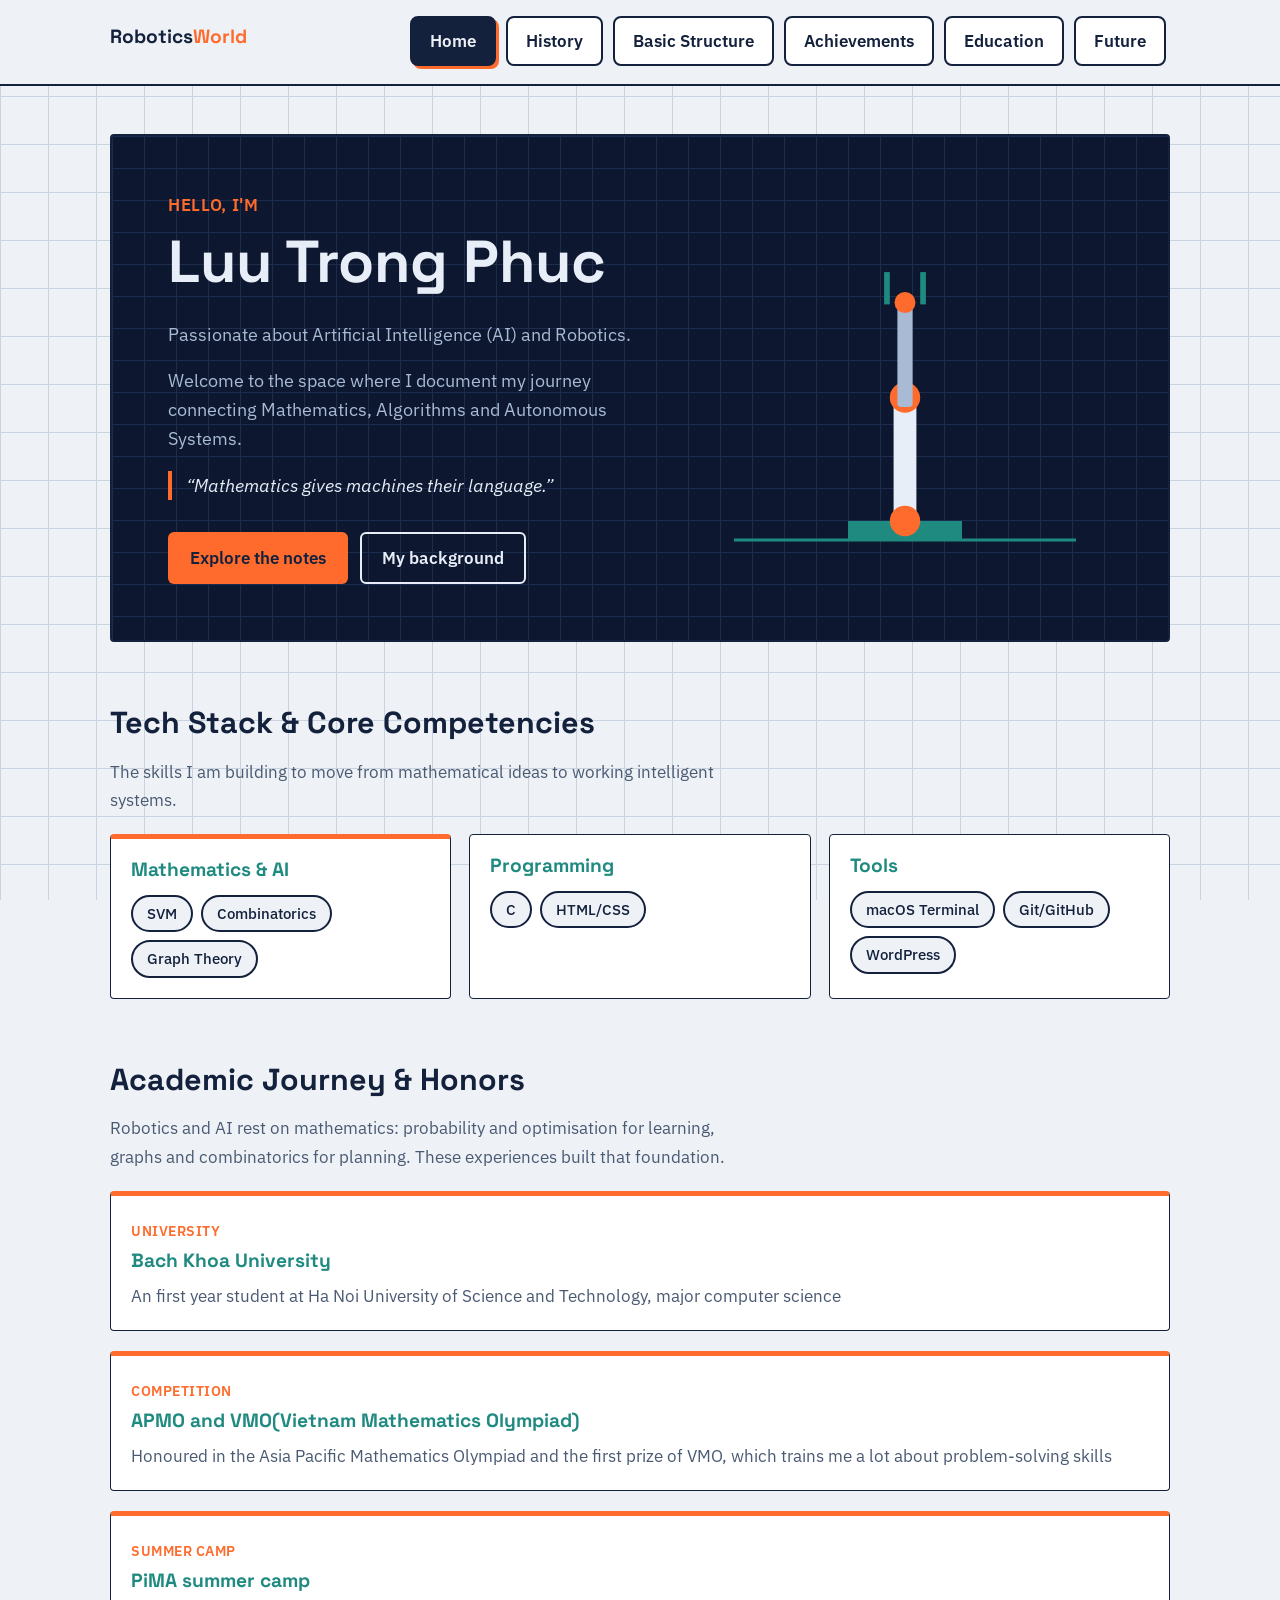
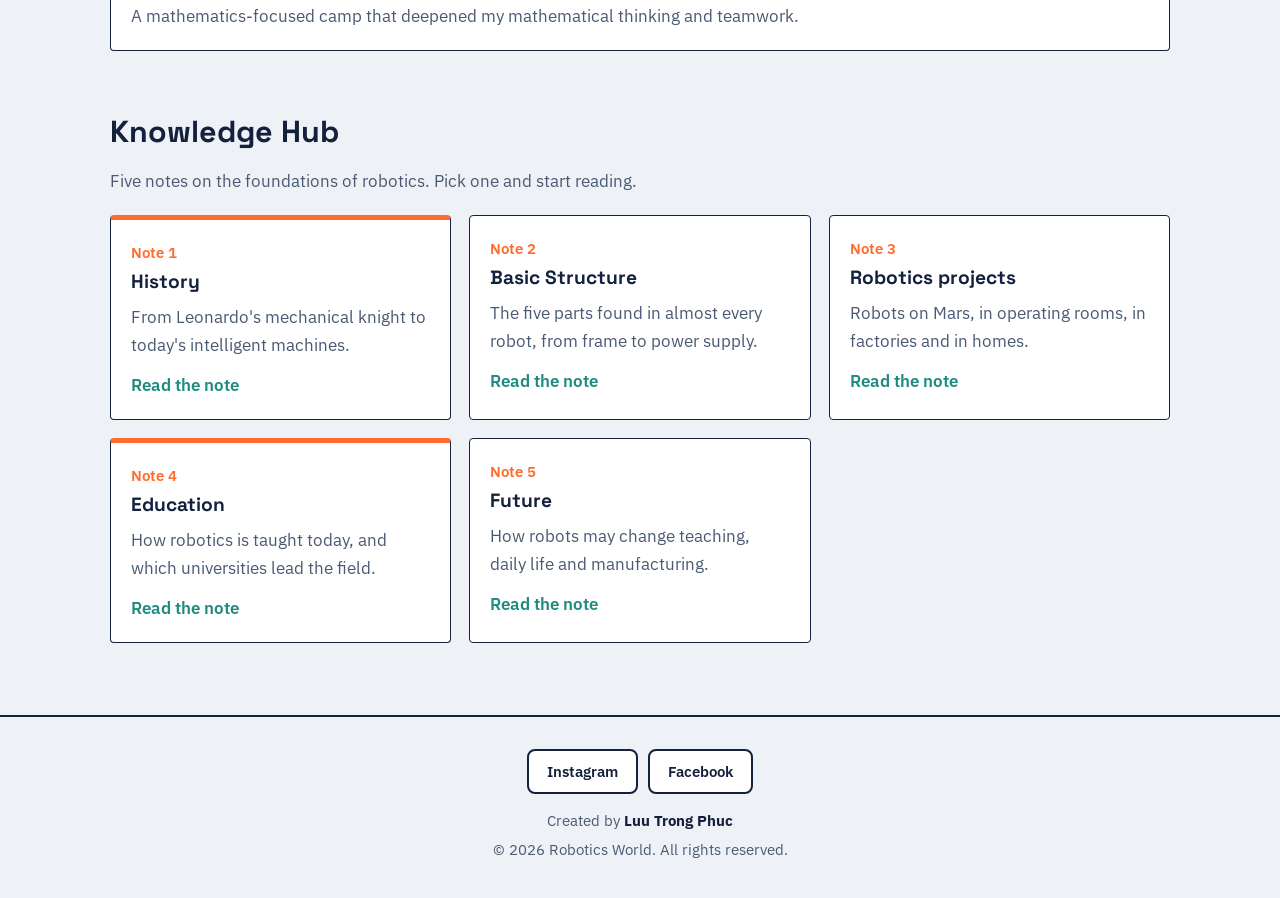
==== index.html @ c1ae9ef3 "Add files via upload" ====
<!DOCTYPE html>
<html lang="en">
<head>
<meta charset="UTF-8">
<meta name="viewport" content="width=device-width, initial-scale=1">
<title>Home | Robotics World</title>
<link rel="preconnect" href="https://fonts.googleapis.com">
<link rel="stylesheet" href="https://fonts.googleapis.com/css2?family=IBM+Plex+Sans:wght@400;500&family=Space+Grotesk:wght@500;700&display=swap">
<link rel="stylesheet" href="style.css">
</head>
<body>
<header><div class="bar">
<a class="logo" href="index.html">Robotics<b>World</b></a>
<nav aria-label="Main"><ul>
<li><a href="index.html" aria-current="page">Home</a></li>
<li><a href="history.html">History</a></li>
<li><a href="structure.html">Basic Structure</a></li>
<li><a href="achievements.html">Achievements</a></li>
<li><a href="education.html">Education</a></li>
<li><a href="future.html">Future</a></li>
</ul></nav></div></header>
<main>
<!-- ========== 1. HERO BANNER ========== -->
<section class="hero-dark">

  <div>

    <p class="eyebrow">Hello, I'm</p>

    <h1>Luu Trong Phuc</h1>

    <p>
      Passionate about Artificial Intelligence (AI) and Robotics.
    </p>

    <p>
      Welcome to the space where I document my journey connecting
      Mathematics, Algorithms and Autonomous Systems.
    </p>

    <!-- Câu châm ngôn: bạn có thể thay bằng câu của riêng mình -->
    <p class="motto">&ldquo;Mathematics gives machines their language.&rdquo;</p>

    <div class="cta-row">
      <a class="btn" href="#hub">Explore the notes</a>
      <a class="btn ghost" href="#journey">My background</a>
    </div>

  </div>

  <svg class="arm" viewBox="0 0 400 360" role="img"
       aria-label="Animated illustration of an industrial robot arm">
    <line x1="20" y1="340" x2="380" y2="340" stroke="#1f8a80" stroke-width="3"/>
    <rect x="140" y="320" width="120" height="20" fill="#1f8a80"/>
    <g class="l1">
      <rect x="188" y="190" width="24" height="140" rx="4" fill="#e8eef8"/>
      <circle cx="200" cy="190" r="16" fill="#ff6b2c"/>
      <g class="l2">
        <rect x="192" y="90" width="16" height="110" rx="4" fill="#a9bad4"/>
        <circle cx="200" cy="90" r="11" fill="#ff6b2c"/>
        <g class="grip">
          <rect x="178" y="58" width="6" height="34" fill="#1f8a80"/>
          <rect x="216" y="58" width="6" height="34" fill="#1f8a80"/>
        </g>
      </g>
    </g>
    <circle cx="200" cy="320" r="16" fill="#ff6b2c"/>
  </svg>

</section>


<!-- ========== 2. TECH STACK & CORE COMPETENCIES ========== -->
<section class="home-section" id="skills">

  <h2>Tech Stack &amp; Core Competencies</h2>

  <p class="lead">
    The skills I am building to move from mathematical ideas to working
    intelligent systems.
  </p>

  <div class="grid">

    <div class="card">
      <h3>Mathematics &amp; AI</h3>
      <ul class="tags">
        <li>SVM</li>
        <li>Combinatorics</li>
        <li>Graph Theory</li>
      </ul>
    </div>

    <div class="card">
      <h3>Programming</h3>
      <ul class="tags">
        <li>C</li>
        <li>HTML/CSS</li>
      </ul>
    </div>

    <div class="card">
      <h3>Tools</h3>
      <ul class="tags">
        <li>macOS Terminal</li>
        <li>Git/GitHub</li>
        <li>WordPress</li>
      </ul>
    </div>

  </div>

</section>


<!-- ========== 3. ACADEMIC JOURNEY & HONORS ========== -->
<section class="home-section" id="journey">

  <h2>Academic Journey &amp; Honors</h2>

  <p class="lead">
    Robotics and AI rest on mathematics: probability and optimisation for
    learning, graphs and combinatorics for planning. These experiences built
    that foundation.
  </p>

  <div class="grid">

    <div class="card">
      <span class="badge">University</span>
      <h3>Bach Khoa University</h3>
      <p>
        An first year student at Ha Noi University of Science and Technology, major computer science
      </p>
    </div>
  </div>
  <div class="grid">
    <div class="card">
      <span class="badge">Competition</span>
      <h3>APMO and VMO(Vietnam Mathematics Olympiad)</h3>
      <!-- Bạn có thể thêm năm và loại giải vào đây -->
      <p>
        Honoured in the Asia Pacific Mathematics Olympiad and the first prize of VMO, which trains me a lot about problem-solving skills
      </p>
    </div>
  </div>
  <div class="grid">
    <div class="card">
      <span class="badge">Summer camp</span>
      <h3>PiMA summer camp</h3>
      <p>
        A mathematics-focused camp that deepened my mathematical thinking
        and teamwork.
      </p>
    </div>
  </div>

</section>


<!-- ========== 4. KNOWLEDGE HUB ========== -->
<section class="home-section" id="hub">

  <h2>Knowledge Hub</h2>

  <p class="lead">
    Five notes on the foundations of robotics. Pick one and start reading.
  </p>

  <div class="grid">

    <a class="card path" href="history.html">
      <span class="who">Note 1</span>
      <h3>History</h3>
      <p>From Leonardo's mechanical knight to today's intelligent machines.</p>
      <span class="go">Read the note</span>
    </a>

    <a class="card path" href="structure.html">
      <span class="who">Note 2</span>
      <h3>Basic Structure</h3>
      <p>The five parts found in almost every robot, from frame to power supply.</p>
      <span class="go">Read the note</span>
    </a>

    <!-- Nếu file thành tựu của bạn có tên khác, hãy sửa href ở đây -->
    <a class="card path" href="Realroboticsprojects.html">
      <span class="who">Note 3</span>
      <h3>Robotics projects</h3>
      <p>Robots on Mars, in operating rooms, in factories and in homes.</p>
      <span class="go">Read the note</span>
    </a>

    <a class="card path" href="education.html">
      <span class="who">Note 4</span>
      <h3>Education</h3>
      <p>How robotics is taught today, and which universities lead the field.</p>
      <span class="go">Read the note</span>
    </a>

    <a class="card path" href="future.html">
      <span class="who">Note 5</span>
      <h3>Future</h3>
      <p>How robots may change teaching, daily life and manufacturing.</p>
      <span class="go">Read the note</span>
    </a>

  </div>

</section>

</main>
<footer>
<!-- Replace each href="#" below with your own profile link -->
<ul class="social">
<li><a href="#" aria-label="Instagram">Instagram</a></li>
<li><a href="#" aria-label="Facebook">Facebook</a></li>
</ul>
<p>Created by <strong>Luu Trong Phuc</strong></p>
<p>&copy; 2026 Robotics World. All rights reserved.</p>
</footer>
</body>
</html>
---- style.css ----
:root {
  --paper: #eef2f6;
  --ink: #14213d;
  --muted: #4a5a73;
  --line: #c9d3e0;
  --accent: #ff6b2c;
  --teal: #1f8a80;
  --card: #fff;
}

@media (prefers-color-scheme: dark) {
  :root {
    --paper: #0f1726;
    --ink: #e8eef8;
    --muted: #9fb0c8;
    --line: #26354d;
    --card: #16223a;
  }
}

* {
  box-sizing: border-box;
}

html {
  scroll-behavior: smooth;
}

body {
  margin: 0;
  background: var(--paper);
  color: var(--ink);
  font: 17px/1.65 "IBM Plex Sans", system-ui, sans-serif;

  background-image:
    linear-gradient(var(--line) 1px, transparent 1px),
    linear-gradient(90deg, var(--line) 1px, transparent 1px);

  background-size: 48px 48px;
  background-attachment: fixed;
}

h1,
h2,
h3,
.logo {
  font-family: "Space Grotesk", "IBM Plex Sans", sans-serif;
  line-height: 1.15;
  margin: 0 0 0.5em;
}

/* Cỡ h1 chung cho toàn bộ các trang.
   Muốn to hoặc nhỏ hơn thì chỉ cần sửa ở đây. */
h1 {
  font-size: clamp(2rem, 4.5vw, 2.8rem);
}


/* =========================
   HEADER
   ========================= */

header {
  position: sticky;
  top: 0;
  z-index: 10;

  background: var(--paper);
  border-bottom: 2px solid var(--ink);
}

.bar {
  max-width: 1100px;
  margin: auto;

  padding: 12px 20px;

  display: flex;
  align-items: center;
  justify-content: space-between;

  gap: 16px;
}

.logo {
  font-weight: 700;
  font-size: 1.2rem;

  color: var(--ink);
  text-decoration: none;

  white-space: nowrap;
}

.logo b {
  color: var(--accent);
}


/* =========================
   NAVIGATION
   ========================= */

nav ul {
  display: flex;
  flex-wrap: nowrap;
  gap: 10px;

  list-style: none;
  margin: 0;
  padding: 4px 4px 6px;

  overflow-x: auto;
}

nav li {
  flex: 0 0 auto;
}

nav a {
  display: block;

  padding: 9px 18px;

  color: var(--ink);
  background: var(--card);

  border: 2px solid var(--ink);
  border-radius: 8px;

  text-decoration: none;
  font-weight: 600;

  white-space: nowrap;

  transition:
    transform 0.12s,
    box-shadow 0.12s,
    background 0.12s;
}

nav a:hover {
  background: var(--accent);
  color: #14213d;

  transform: translate(-2px, -2px);

  box-shadow: 3px 3px 0 var(--ink);
}

nav a[aria-current="page"] {
  background: var(--ink);
  color: var(--paper);

  box-shadow: 3px 3px 0 var(--accent);
}

a:focus-visible {
  outline: 3px solid var(--accent);
  outline-offset: 2px;
}


/* =========================
   MAIN
   ========================= */

main {
  max-width: 1100px;
  margin: auto;

  padding: 48px 20px 72px;
}

.hero {
  padding: 40px 0 24px;
}

.hero h1 {
  font-size: clamp(2.4rem, 7vw, 4.8rem);
  max-width: 14ch;
}

.hero p {
  max-width: 56ch;

  color: var(--muted);

  font-size: 1.15rem;
}

.btn {
  display: inline-block;

  background: var(--accent);
  color: #14213d;

  font-weight: 600;

  padding: 12px 22px;

  border-radius: 6px;
  text-decoration: none;

  margin-top: 12px;
}

.btn:hover {
  filter: brightness(1.08);
}

h2 {
  font-size: 1.9rem;
  margin-top: 1.6em;
}

.lead {
  color: var(--muted);
  max-width: 62ch;
}


/* =========================
   OLD GRID / CARD
   Giữ lại cho các trang khác
   ========================= */

.grid {
  display: grid;

  grid-template-columns:
    repeat(auto-fit, minmax(260px, 1fr));

  gap: 18px;

  margin-top: 20px;
}

.card {
  background: var(--card);

  border: 1.5px solid var(--ink);
  border-radius: 4px;

  padding: 20px;

  position: relative;
}

.card h3 {
  font-size: 1.2rem;
  color: var(--teal);
}

.card p {
  margin: 0;
  color: var(--muted);
}

.card:nth-child(3n+1) {
  border-top: 5px solid var(--accent);
}

a.card {
  color: inherit;
  text-decoration: none;
  display: block;
}

a.card:hover {
  transform: translate(-2px, -2px);
  box-shadow: 4px 4px 0 var(--ink);
}


/* =========================
   TIMELINE
   ========================= */

.timeline {
  list-style: none;

  margin: 28px 0 0;
  padding: 0 0 0 28px;

  border-left: 3px solid var(--ink);
}

.timeline li {
  position: relative;

  margin-bottom: 26px;

  background: var(--card);

  border: 1.5px solid var(--line);
  padding: 16px 20px;

  border-radius: 4px;
}

.timeline li::before {
  content: "";

  position: absolute;

  left: -38px;
  top: 20px;

  width: 15px;
  height: 15px;

  background: var(--accent);

  border: 3px solid var(--ink);

  border-radius: 50%;
}

.year {
  font-family: "Space Grotesk", sans-serif;

  font-weight: 700;
  font-size: 1.5rem;

  color: var(--accent);
}

.timeline h3 {
  margin: 0 0 0.2em;
  font-size: 1.15rem;
}

.timeline p {
  margin: 0;
  color: var(--muted);
}

.stat {
  font-family: "Space Grotesk", sans-serif;

  font-size: 2.4rem;
  font-weight: 700;

  color: var(--accent);

  display: block;
}


/* =========================
   HOME PAGE
   ========================= */

.hero-dark {
  display: grid;

  grid-template-columns: 1.1fr 0.9fr;

  gap: 24px;

  align-items: center;

  background: #0d1830;
  color: #e8eef8;

  border: 2px solid var(--ink);
  border-radius: 4px;

  padding: clamp(24px, 5vw, 56px);

  margin-bottom: 12px;

  overflow: hidden;

  background-image:
    linear-gradient(#1c2c4d 1px, transparent 1px),
    linear-gradient(90deg, #1c2c4d 1px, transparent 1px);

  background-size: 32px 32px;
}

.hero-dark h1 {
  font-size: clamp(2.1rem, 5.2vw, 3.7rem);

  max-width: 15ch;

  margin-bottom: 0.4em;
}

.hero-dark p {
  color: #a9bad4;

  max-width: 50ch;

  font-size: 1.1rem;
}

.cta-row {
  display: flex;
  flex-wrap: wrap;

  gap: 12px;

  margin-top: 20px;
}

.btn.ghost {
  background: transparent;

  color: #e8eef8;

  border: 2px solid #e8eef8;

  padding: 10px 20px;
}

.btn.ghost:hover {
  background: #e8eef8;
  color: #0d1830;
}

.arm {
  width: 100%;
  max-width: 380px;

  justify-self: center;
}

.arm .l1 {
  transform-origin: 200px 320px;

  animation:
    swing1 5s ease-in-out infinite alternate;
}

.arm .l2 {
  transform-origin: 200px 190px;

  animation:
    swing2 5s ease-in-out infinite alternate;
}

.arm .grip {
  transform-origin: 200px 90px;

  animation:
    grip 2.5s ease-in-out infinite alternate;
}

@keyframes swing1 {
  from {
    transform: rotate(-14deg);
  }

  to {
    transform: rotate(14deg);
  }
}

@keyframes swing2 {
  from {
    transform: rotate(28deg);
  }

  to {
    transform: rotate(-28deg);
  }
}

@keyframes grip {
  from {
    transform: scaleX(1);
  }

  to {
    transform: scaleX(0.55);
  }
}

@media (prefers-reduced-motion: reduce) {
  .arm * {
    animation: none !important;
  }
}

.path h3 {
  color: var(--ink);
}

.path .who {
  color: var(--accent);

  font-weight: 600;
  font-size: 0.95rem;

  margin-bottom: 6px;

  display: block;
}

.path .go {
  display: inline-block;

  margin-top: 12px;

  font-weight: 600;

  color: var(--teal);
}

.focus {
  display: grid;

  grid-template-columns: repeat(3, 1fr);

  gap: 0;

  margin-top: 20px;

  border: 2px solid var(--ink);

  background: var(--card);
}

.focus div {
  padding: 22px;

  border-right: 2px solid var(--ink);
}

.focus div:last-child {
  border-right: 0;
}

.focus h3 {
  color: var(--accent);

  font-size: 1.6rem;

  margin: 0 0 0.2em;
}

.focus p {
  margin: 0;

  color: var(--muted);
}

@media (max-width: 800px) {
  .hero-dark {
    grid-template-columns: 1fr;
  }

  .focus {
    grid-template-columns: 1fr;
  }

  .focus div {
    border-right: 0;
    border-bottom: 2px solid var(--ink);
  }

  .focus div:last-child {
    border-bottom: 0;
  }
}


/* =========================
   SOURCES & FOOTER
   ========================= */

.sources {
  margin-top: 56px;

  padding: 20px 24px;

  background: var(--card);

  border: 1.5px solid var(--line);

  border-left: 5px solid var(--teal);

  border-radius: 4px;
}

.sources h2 {
  font-size: 1.2rem;
  margin: 0 0 0.5em;
}

.sources ul {
  margin: 0;

  padding-left: 20px;

  color: var(--muted);
}

.sources a {
  color: var(--teal);

  text-underline-offset: 3px;
}

.sources a:hover {
  color: var(--accent);
}

footer {
  border-top: 2px solid var(--ink);

  text-align: center;

  padding: 32px 20px;

  color: var(--muted);

  font-size: 0.95rem;
}

.social {
  display: flex;

  justify-content: center;

  gap: 10px;

  margin: 0 0 14px;

  padding: 0;

  list-style: none;
}

.social a {
  display: block;

  padding: 8px 18px;

  color: var(--ink);

  background: var(--card);

  border: 2px solid var(--ink);

  border-radius: 8px;

  text-decoration: none;

  font-weight: 600;
}

.social a:hover {
  background: var(--accent);
  color: #14213d;
}

footer p {
  margin: 4px 0;
}

footer strong {
  color: var(--ink);
}


/* =========================
   TIMELINE IMAGE + LINK
   ========================= */

.tl-img {
  margin: 14px 0 0;
}

.tl-img img {
  display: block;

  width: 100%;

  max-width: 520px;

  height: auto;

  border: 2px solid var(--ink);

  border-radius: 4px;

  background: var(--line);
}

.tl-img figcaption {
  margin-top: 6px;

  font-size: 0.9rem;

  color: var(--muted);
}

.tl-img figcaption a {
  color: var(--teal);
}

.tl-link {
  display: inline-block;

  margin-top: 12px;

  padding: 8px 16px;

  font-weight: 600;

  color: var(--ink);

  background: var(--card);

  border: 2px solid var(--ink);

  border-radius: 8px;

  text-decoration: none;
}

.tl-link:hover {
  background: var(--accent);
  color: #14213d;
}


/* =========================
   TIMELINE IMAGE LEFT
   ========================= */

.tl-row {
  display: flex;

  gap: 24px;

  align-items: flex-start;

  margin-top: 14px;
}

.tl-row .tl-img {
  flex: 0 0 42%;

  max-width: 42%;

  margin: 0;
}

.tl-side {
  flex: 1;

  min-width: 0;
}

.tl-side h4 {
  margin: 0 0 0.4em;

  font-family:
    "Space Grotesk",
    "IBM Plex Sans",
    sans-serif;

  font-size: 1.05rem;

  color: var(--teal);
}

.tl-side ul {
  margin: 0 0 4px;

  padding-left: 20px;

  color: var(--muted);
}

.tl-side li {
  margin-bottom: 4px;
}


/* =========================
   MOBILE
   ========================= */

@media (max-width: 700px) {

  .bar {
    flex-direction: column;

    align-items: flex-start;

    gap: 6px;
  }

  nav {
    width: 100%;
  }

  .tl-row {
    flex-direction: column;
  }

  .tl-row .tl-img {
    flex-basis: auto;

    max-width: 100%;
  }
}


/* =========================
   STRUCTURE PAGE
   ========================= */


/* Phần mở đầu: h1 dùng cỡ chung ở đầu file */

.structure-intro {
  max-width: 800px;
}

.structure-intro h1 {
  margin-bottom: 20px;
}


/* Tiêu đề cấp 2: Overview và 5 bộ phận cùng một cỡ */

.structure-intro h2,
.part h2 {
  font-size: 1.9rem;
}

.part h2 small {
  font-family: "IBM Plex Sans", sans-serif;
  font-size: 1.1rem;
  font-weight: 500;
  color: var(--muted);
}


/* Chữ nội dung: cùng cỡ, cùng giãn dòng */

.structure-intro .lead,
.role,
.desc p {
  font-size: 1.1rem;
  line-height: 1.7;
}

.structure-intro .lead,
.desc p {
  color: var(--muted);
}

.role {
  margin: 0 0 12px;
  font-weight: 600;
  color: var(--ink);
}

.desc {
  padding: 14px 16px;
  border: 2px dashed var(--line);
  border-radius: 4px;
}

.desc p {
  margin: 0;
}


/* Các nút chip */

.chips {
  display: flex;
  flex-wrap: wrap;
  gap: 10px;

  margin: 20px 0 0;
  padding: 0;

  list-style: none;
}

.chips a {
  display: block;
  padding: 8px 16px;

  font-weight: 600;
  color: var(--ink);
  text-decoration: none;

  background: var(--card);
  border: 2px solid var(--ink);
  border-radius: 8px;
}

.chips a:hover {
  background: var(--accent);
  color: #14213d;
}


/* Khung từng bộ phận */

.part {
  margin-top: 24px;
  padding: 24px;

  background: var(--card);
  border: 1.5px solid var(--ink);
  border-radius: 4px;

  scroll-margin-top: 90px;
}

.part h2 {
  display: flex;
  flex-wrap: wrap;
  align-items: center;
  gap: 12px;

  margin: 0 0 0.3em;
}

.num {
  display: inline-grid;
  place-items: center;

  width: 36px;
  height: 36px;

  font-size: 1.1rem;
  color: #14213d;

  background: var(--accent);
  border: 2px solid var(--ink);
  border-radius: 50%;
}


/* =========================
   ACHIEVEMENTS PAGE
   ========================= */

.achievement-intro {
  max-width: 800px;

  padding: 20px 0 35px;
}

/* h1 dùng cỡ chung ở đầu file */
.achievement-intro h1 {
  margin-bottom: 20px;
}

.achievement-intro p {
  color: var(--muted);

  max-width: 800px;
}


/* Each achievement */

.achievement {
  padding: 55px 0;

  border-top: 2px solid var(--line);
}

.achievement h2 {
  margin: 0 0 20px;

  font-size: 1.9rem;

  color: var(--ink);
}

.achievement-description {
  max-width: 800px;

  margin: 0 0 28px;

  font-size: 1.1rem;

  line-height: 1.7;

  color: var(--muted);
}


/* Achievement image */

.achievement img {
  display: block;

  width: 100%;

  max-width: 850px;

  height: auto;

  margin: 0 0 22px;

  border: 2px solid var(--ink);

  border-radius: 4px;

  background: var(--line);
}


/* Abstract */

.abstract {
  max-width: 800px;

  margin: 0;

  color: var(--muted);

  font-size: 1.05rem;

  line-height: 1.7;
}

.abstract strong {
  color: var(--ink);

  font-weight: 700;
}


/* =========================
   ACHIEVEMENTS MOBILE
   ========================= */

@media (max-width: 700px) {

  .achievement-intro {
    padding: 10px 0 25px;
  }

  .achievement {
    padding: 40px 0;
  }

  .achievement-description {
    font-size: 1rem;
  }

  .achievement img {
    max-height: 40vh;

    object-fit: cover;
  }

  .abstract {
    font-size: 1rem;
  }
}


/* =========================
   EDUCATION PAGE
   ========================= */

/* Danh sách ý chính trong từng mục */

.edu-list {
  max-width: 800px;

  margin: 22px 0 0;
  padding-left: 22px;

  font-size: 1.05rem;
  line-height: 1.7;

  color: var(--muted);
}

.edu-list li {
  margin-bottom: 8px;
}

.edu-list strong {
  color: var(--ink);
}


/* Từng trường đại học: không khung, ngăn cách bằng khoảng trống */

.university {
  margin-top: 44px;
}

.university h3 {
  margin: 0 0 14px;

  font-size: 1.4rem;
  color: var(--teal);
}

.university img {
  max-width: 600px;
}


/* =========================
   LINK TRONG ĐOẠN VĂN
   ========================= */

.achievement-description a,
.abstract a {
  color: var(--teal);

  text-underline-offset: 3px;
}

.achievement-description a:hover,
.abstract a:hover {
  color: var(--accent);
}

/* Đoạn văn nối tiếp nhau cách nhau một khoảng */
.abstract-next {
  margin-top: 18px;
}


/* =========================
   HOME: PORTFOLIO SECTIONS
   ========================= */

/* Chữ nhỏ phía trên tên */

.hero-dark .eyebrow {
  margin: 0 0 8px;

  color: var(--accent);

  font-weight: 600;
  font-size: 1.05rem;
  letter-spacing: 0.04em;
  text-transform: uppercase;
}

/* Câu châm ngôn */

.hero-dark .motto {
  margin: 18px 0 0;
  padding-left: 14px;

  color: #e8eef8;
  font-style: italic;

  border-left: 4px solid var(--accent);
}


/* Khoảng cách giữa các mục của trang chủ */

.home-section {
  margin-top: 64px;

  scroll-margin-top: 90px;
}

.home-section h2 {
  margin-top: 0;
}


/* Nhãn kỹ năng dạng viên thuốc */

.tags {
  display: flex;
  flex-wrap: wrap;
  gap: 8px;

  margin: 14px 0 0;
  padding: 0;

  list-style: none;
}

.tags li {
  padding: 4px 14px;

  font-size: 0.95rem;
  font-weight: 500;
  color: var(--ink);

  background: var(--paper);
  border: 2px solid var(--ink);
  border-radius: 999px;
}


/* Nhãn nhỏ phía trên tiêu đề thẻ */

.badge {
  display: inline-block;

  margin-bottom: 8px;

  font-size: 0.85rem;
  font-weight: 600;
  letter-spacing: 0.04em;
  text-transform: uppercase;

  color: var(--accent);
}
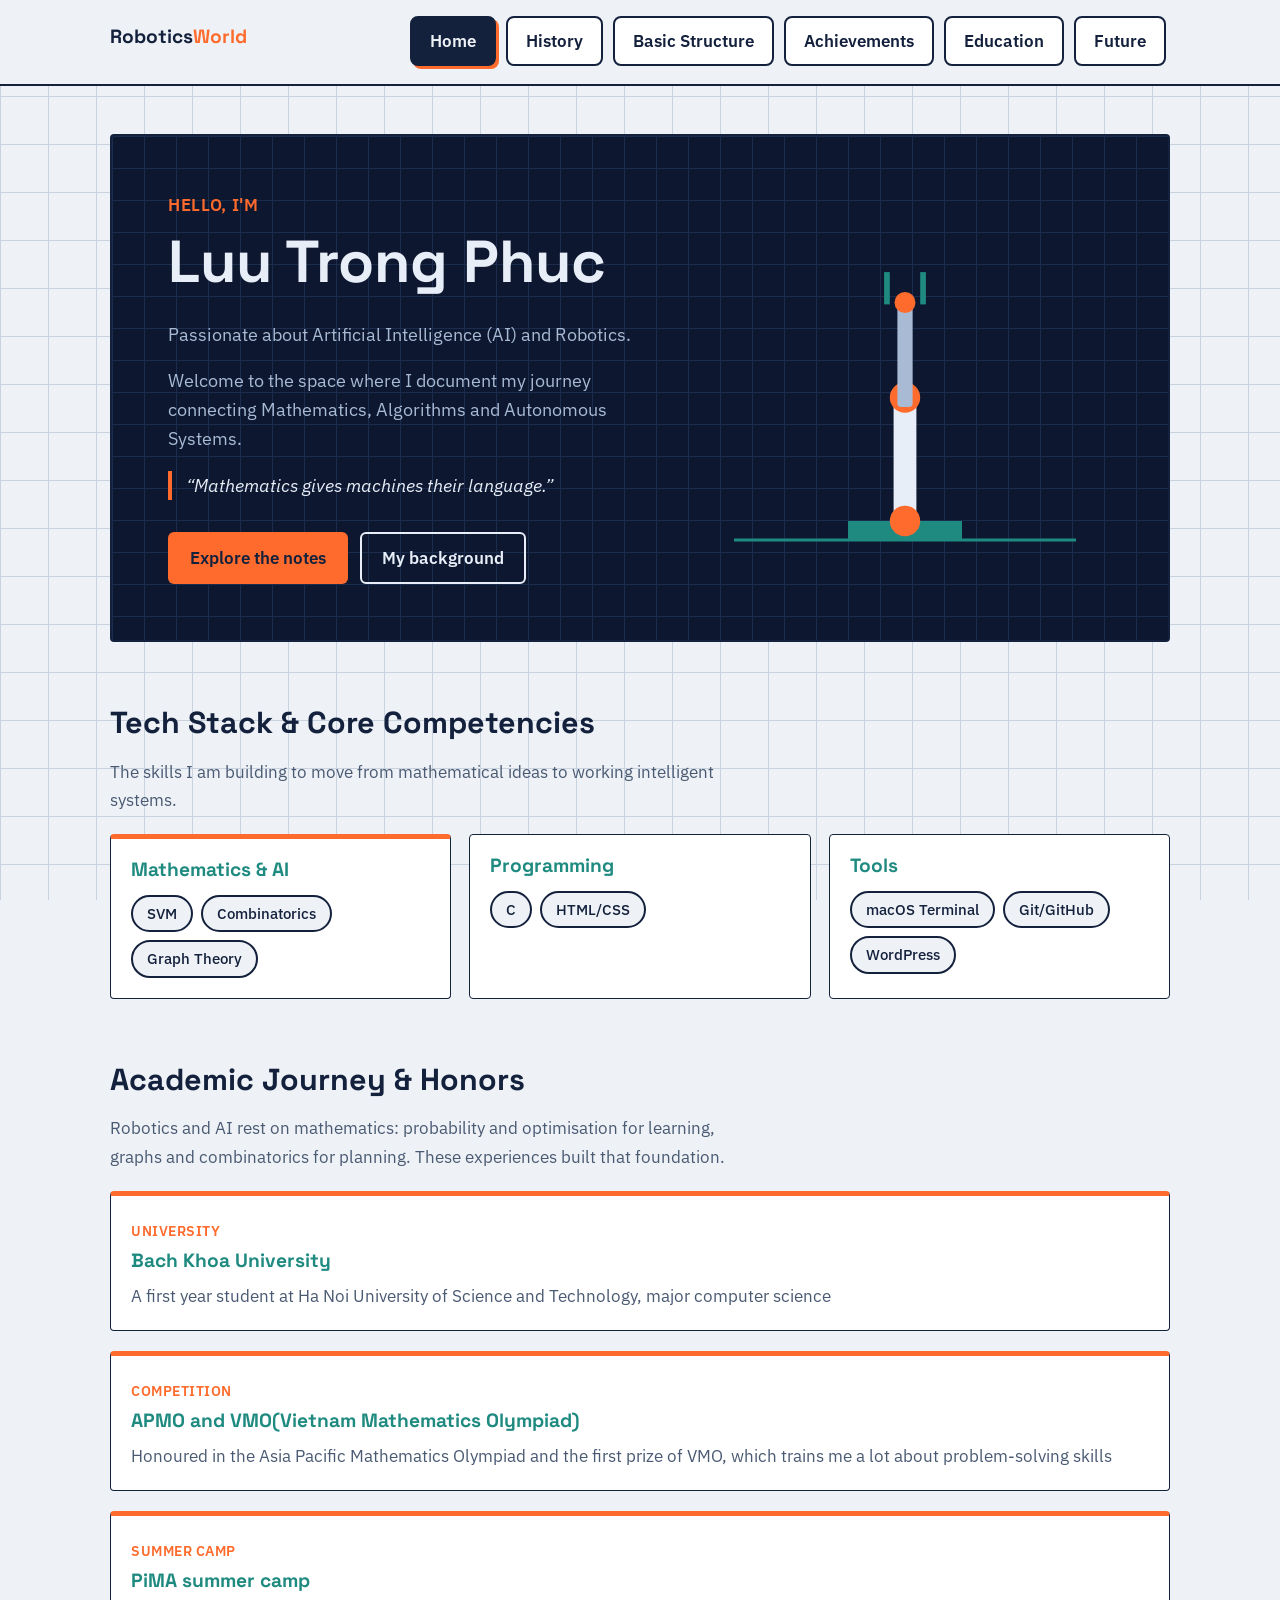
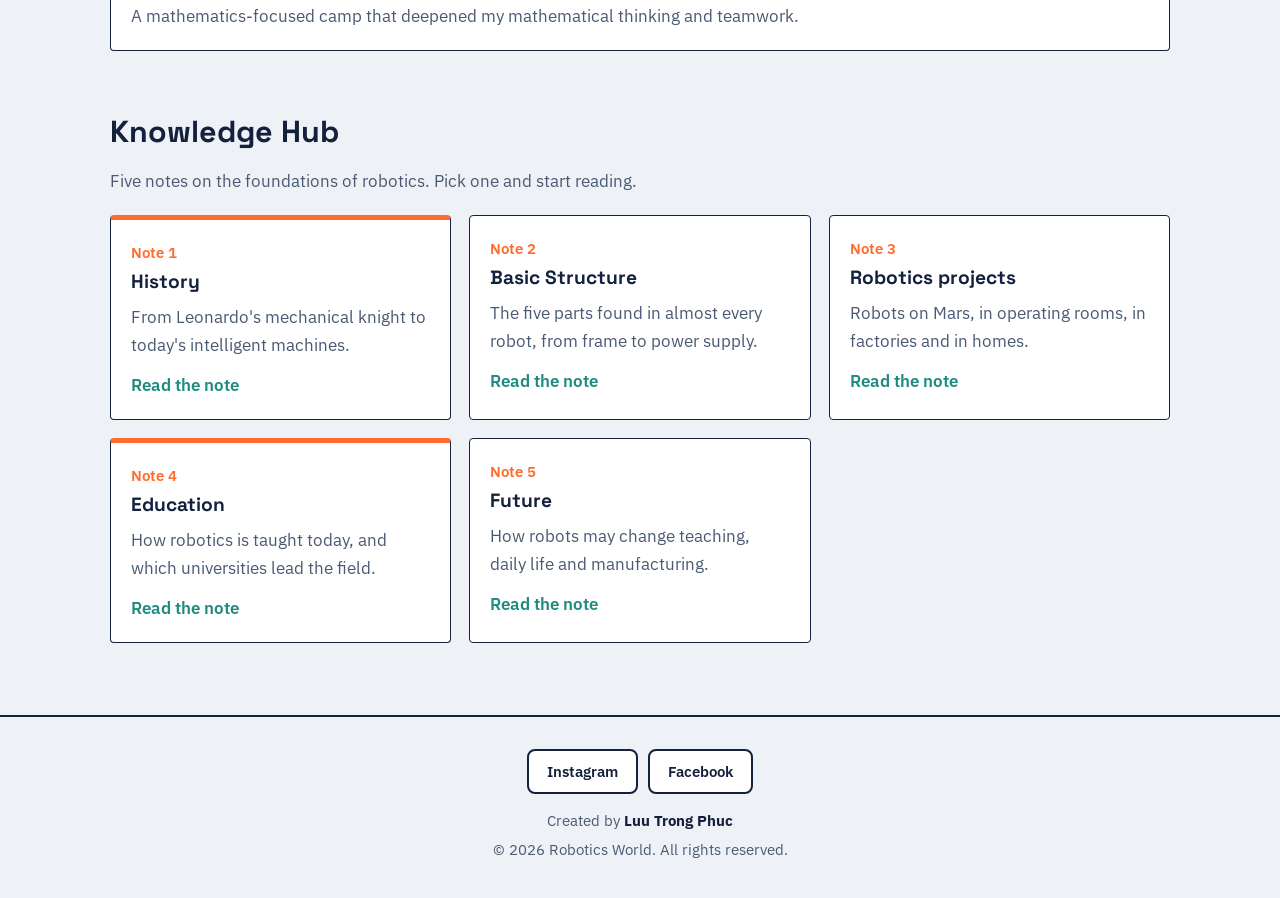
==== commit 8e18e096: "Update index.html" ====
--- a/index.html
+++ b/index.html
@@ -130,7 +130,7 @@
       <span class="badge">University</span>
       <h3>Bach Khoa University</h3>
       <p>
-        An first year student at Ha Noi University of Science and Technology, major computer science
+        A first year student at Ha Noi University of Science and Technology, major computer science
       </p>
     </div>
   </div>
@@ -220,4 +220,4 @@
 <p>&copy; 2026 Robotics World. All rights reserved.</p>
 </footer>
 </body>
-</html>+</html>
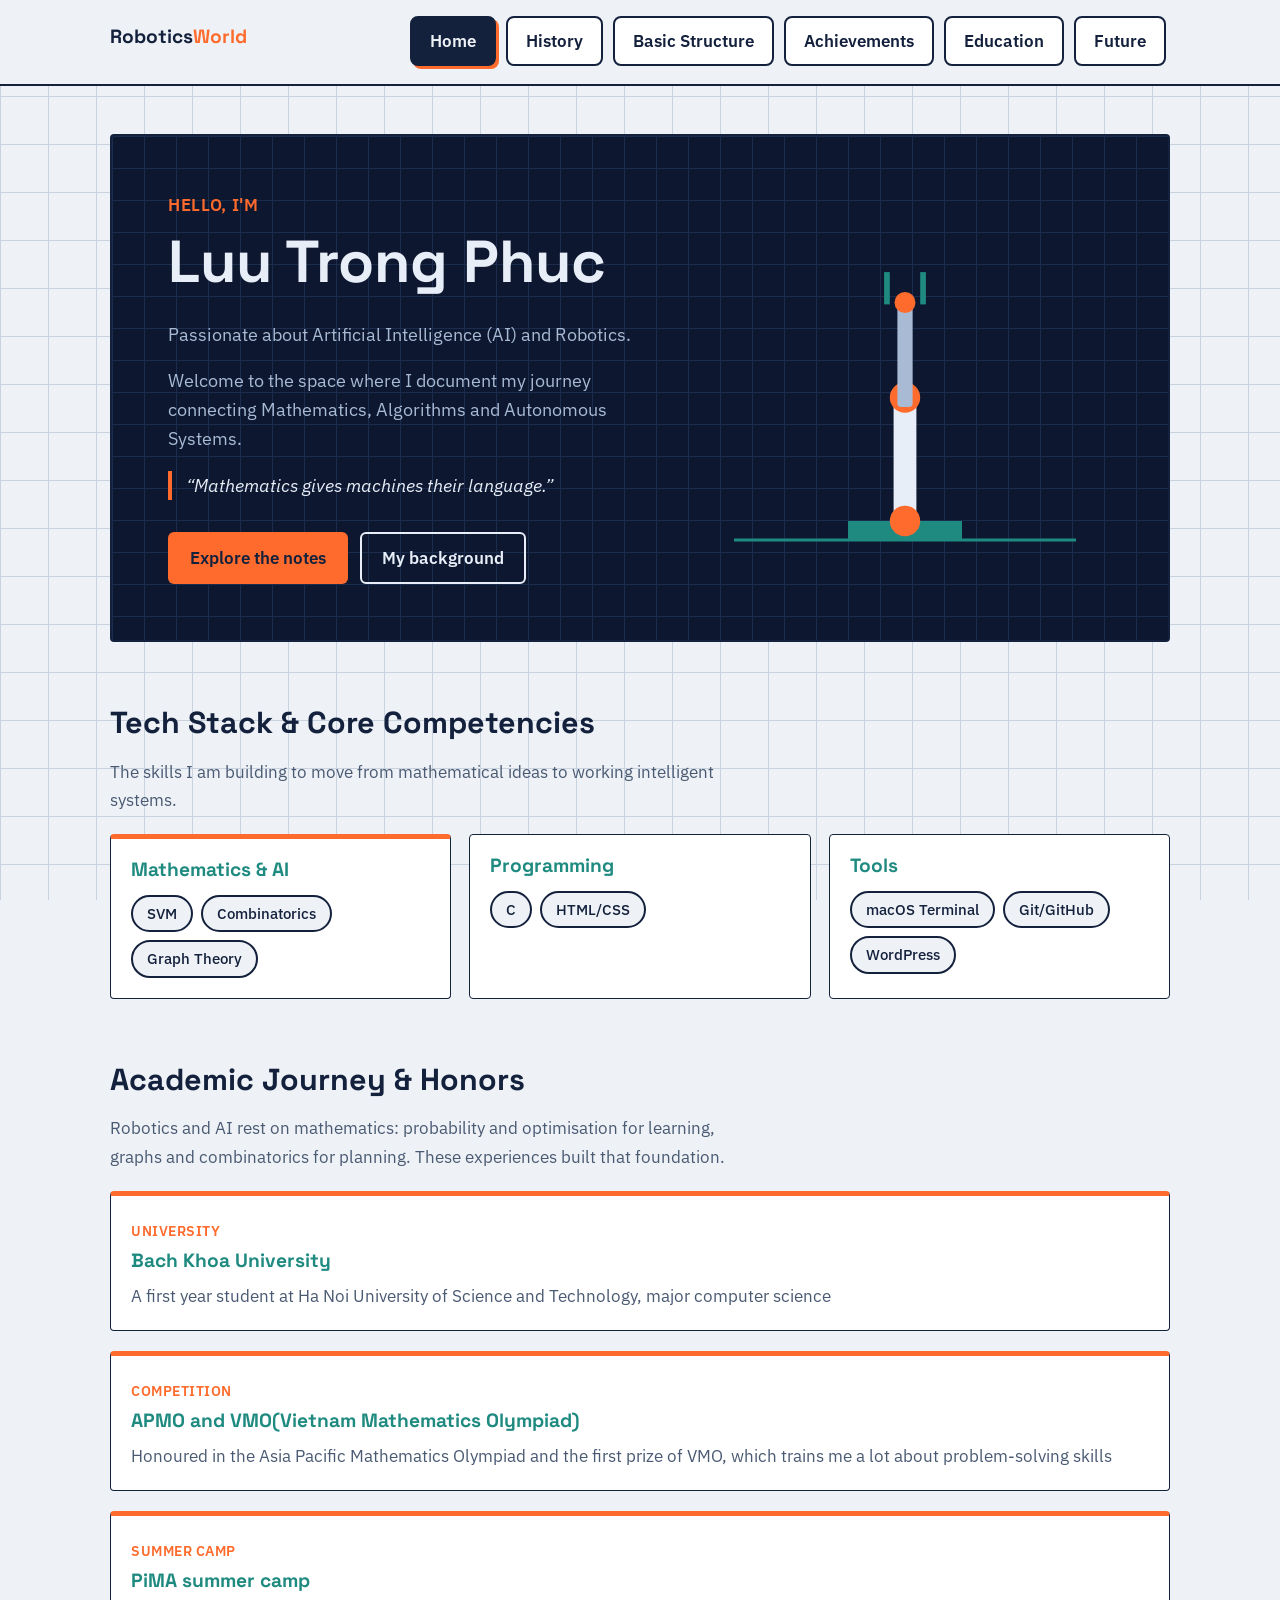
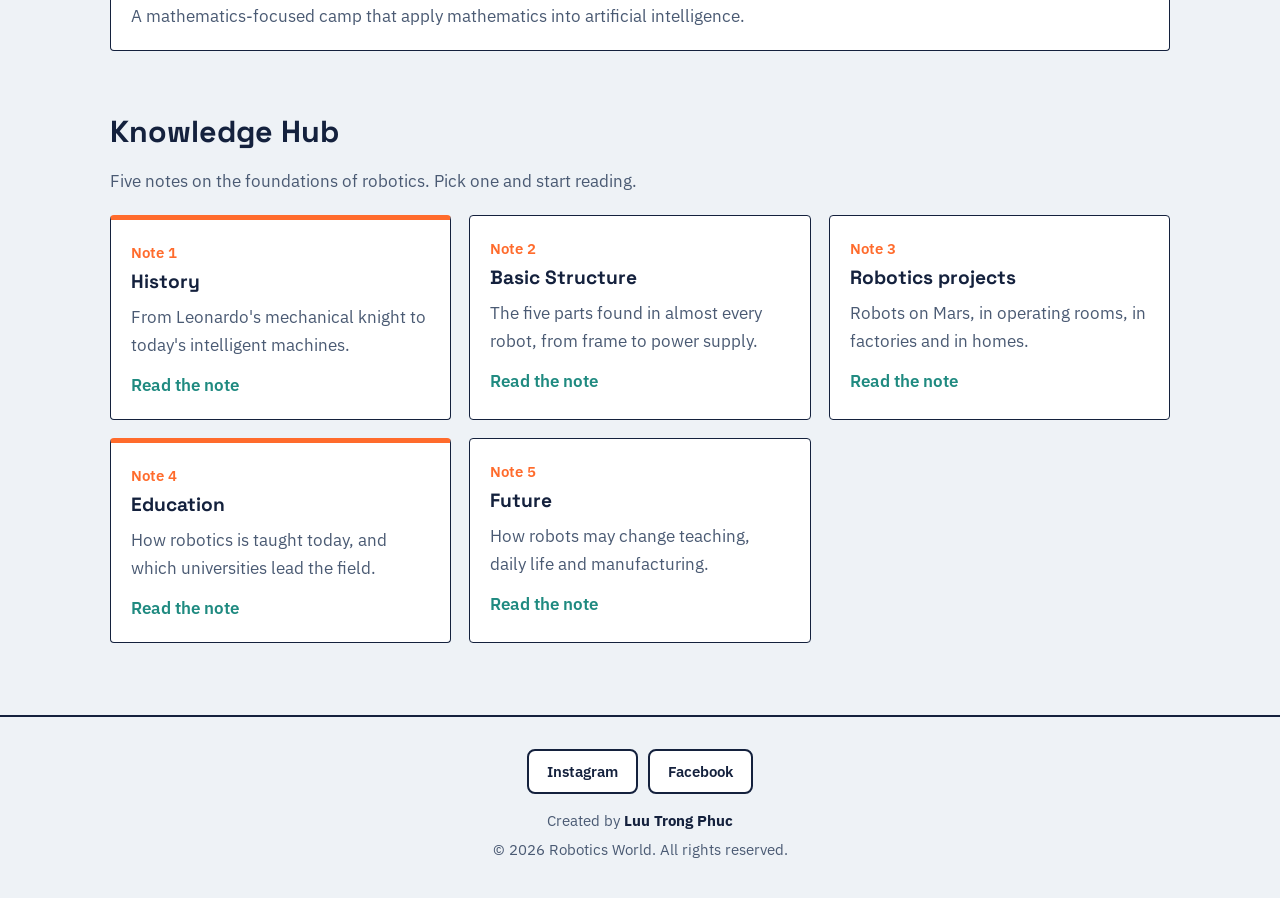
==== commit bbf6c5a9: "Update index.html" ====
--- a/index.html
+++ b/index.html
@@ -149,8 +149,7 @@
       <span class="badge">Summer camp</span>
       <h3>PiMA summer camp</h3>
       <p>
-        A mathematics-focused camp that deepened my mathematical thinking
-        and teamwork.
+        A mathematics-focused camp that apply mathematics into artificial intelligence. 
       </p>
     </div>
   </div>
